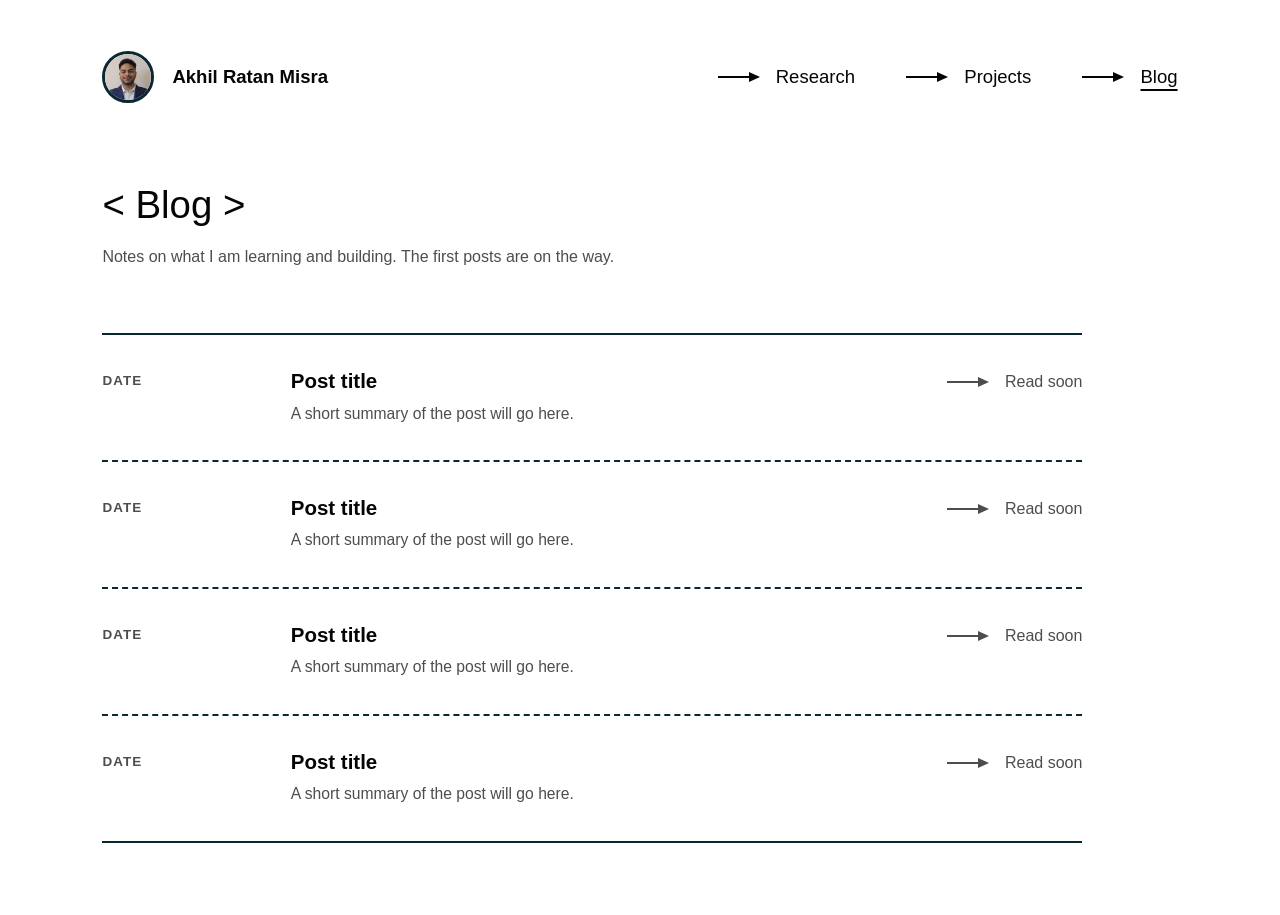
==== blog.html @ de976a96 "Add Research, Projects and Blog pages" ====
<!DOCTYPE html>
<html lang="en">
<head>
  <meta charset="UTF-8" />
  <meta name="viewport" content="width=device-width, initial-scale=1.0" />
  <title>Blog | Akhil Ratan Misra</title>
  <meta name="description" content="Notes and writing by Akhil Ratan Misra." />
  <style>
    :root {
      --ink: #050505;
      --line: #0b2732;
      --paper: #ffffff;
      --muted: #4d4d4d;
      --faint: #e6eaec;
    }

    * {
      box-sizing: border-box;
    }

    html,
    body {
      min-height: 100%;
      margin: 0;
    }

    body {
      background: var(--paper);
      color: var(--ink);
      font-family: -apple-system, BlinkMacSystemFont, "Segoe UI", Helvetica, Arial, sans-serif;
      -webkit-font-smoothing: antialiased;
    }

    a {
      color: inherit;
    }

    .page {
      min-height: 100svh;
      padding: clamp(30px, 4vw, 66px) clamp(28px, 8vw, 148px) clamp(46px, 8vh, 108px);
    }

    .top-bar {
      display: flex;
      align-items: center;
      justify-content: space-between;
      gap: 28px;
      margin-bottom: clamp(56px, 9vh, 110px);
    }

    .home-link {
      display: flex;
      align-items: center;
      gap: 18px;
      text-decoration: none;
      font-size: clamp(1.05rem, 1.45vw, 1.48rem);
      font-weight: 650;
    }

    .home-link img {
      width: 52px;
      aspect-ratio: 1;
      border: 3px solid var(--line);
      border-radius: 50%;
      object-fit: cover;
      object-position: center 30%;
    }

    .home-link:focus-visible,
    .page-link:focus-visible,
    .entry:focus-visible {
      outline: 2px solid var(--ink);
      outline-offset: 8px;
    }

    .page-nav {
      display: flex;
      align-items: center;
      gap: clamp(30px, 4vw, 72px);
    }

    .page-link {
      display: grid;
      grid-template-columns: 46px auto;
      align-items: center;
      gap: 12px;
      width: max-content;
      text-decoration: none;
      font-size: clamp(1.05rem, 1.45vw, 1.48rem);
      font-weight: 520;
      line-height: 1;
    }

    .page-link[aria-current="page"] span:last-child {
      text-decoration: underline;
      text-decoration-thickness: 2px;
      text-underline-offset: 6px;
    }

    .arrow {
      position: relative;
      width: 44px;
      height: 14px;
      transition: transform 180ms ease;
    }

    .arrow::before {
      content: "";
      position: absolute;
      left: 0;
      top: 50%;
      width: 34px;
      height: 2px;
      background: currentColor;
      transform: translateY(-50%);
    }

    .arrow::after {
      content: "";
      position: absolute;
      right: 2px;
      top: 50%;
      border-top: 5px solid transparent;
      border-bottom: 5px solid transparent;
      border-left: 11px solid currentColor;
      transform: translateY(-50%);
    }

    .page-link:hover .arrow,
    .page-link:focus-visible .arrow,
    a.entry:hover .arrow,
    a.entry:focus-visible .arrow {
      transform: translateX(9px);
    }

    .heading {
      margin: 0 0 18px;
      font-size: clamp(1.65rem, 3vw, 3.1rem);
      font-weight: 480;
      line-height: 1.1;
    }

    .lede {
      max-width: 66ch;
      margin: 0 0 clamp(44px, 7vh, 80px);
      color: var(--muted);
      font-size: clamp(1rem, 1.25vw, 1.25rem);
      line-height: 1.6;
    }

    .entry-list {
      max-width: 980px;
      border-top: 2px solid var(--line);
    }

    .entry {
      display: grid;
      grid-template-columns: 150px minmax(0, 1fr) auto;
      gap: clamp(20px, 3vw, 48px);
      align-items: start;
      padding: clamp(24px, 3vw, 34px) 0;
      border-bottom: 2px solid var(--line);
      text-decoration: none;
    }

    .entry.placeholder {
      border-bottom-style: dashed;
    }

    .entry.placeholder:last-child {
      border-bottom-style: solid;
    }

    .meta {
      padding-top: 4px;
      color: var(--muted);
      font-size: 0.84rem;
      font-weight: 560;
      text-transform: uppercase;
      letter-spacing: 0.08em;
    }

    .entry h2 {
      margin: 0 0 8px;
      font-size: clamp(1.2rem, 1.6vw, 1.6rem);
      font-weight: 700;
      line-height: 1.2;
    }

    .entry p {
      max-width: 62ch;
      margin: 0;
      color: var(--muted);
      font-size: clamp(0.98rem, 1.05vw, 1.08rem);
      line-height: 1.55;
    }

    .entry .detail {
      margin-top: 6px;
      font-style: italic;
    }

    .card-link {
      display: grid;
      grid-template-columns: 46px auto;
      align-items: center;
      gap: 12px;
      padding-top: 4px;
      font-weight: 560;
      white-space: nowrap;
    }

    .placeholder .card-link {
      color: var(--muted);
      font-weight: 480;
    }

    @media (max-width: 980px) {
      .top-bar {
        flex-direction: column;
        align-items: flex-start;
      }

      .page-nav {
        flex-wrap: wrap;
        gap: 18px 28px;
      }

      .page-link,
      .card-link {
        grid-template-columns: 38px auto;
        gap: 10px;
      }

      .arrow {
        width: 38px;
      }

      .arrow::before {
        width: 29px;
      }
    }

    @media (max-width: 720px) {
      .page {
        padding: 26px 22px 42px;
      }

      .entry {
        grid-template-columns: 1fr;
        gap: 10px;
      }
    }
  </style>
</head>
<body>
  <main class="page">
    <header class="top-bar">
      <a class="home-link" href="index.html">
        <img src="assets/akhil_portrait.jpg" alt="" />
        <span>Akhil Ratan Misra</span>
      </a>
      <nav class="page-nav" aria-label="Site pages">
        <a class="page-link" href="research.html"><span class="arrow" aria-hidden="true"></span><span>Research</span></a>
        <a class="page-link" href="projects.html"><span class="arrow" aria-hidden="true"></span><span>Projects</span></a>
        <a class="page-link" href="blog.html" aria-current="page"><span class="arrow" aria-hidden="true"></span><span>Blog</span></a>
      </nav>
    </header>

    <h1 class="heading">&lt; Blog &gt;</h1>
    <p class="lede">
      Notes on what I am learning and building. The first posts are on the way.
    </p>

    <section class="entry-list" aria-label="Posts">
      <article class="entry placeholder">
        <span class="meta">Date</span>
        <div>
          <h2>Post title</h2>
          <p>A short summary of the post will go here.</p>
        </div>
        <span class="card-link"><span class="arrow" aria-hidden="true"></span><span>Read soon</span></span>
      </article>

      <article class="entry placeholder">
        <span class="meta">Date</span>
        <div>
          <h2>Post title</h2>
          <p>A short summary of the post will go here.</p>
        </div>
        <span class="card-link"><span class="arrow" aria-hidden="true"></span><span>Read soon</span></span>
      </article>

      <article class="entry placeholder">
        <span class="meta">Date</span>
        <div>
          <h2>Post title</h2>
          <p>A short summary of the post will go here.</p>
        </div>
        <span class="card-link"><span class="arrow" aria-hidden="true"></span><span>Read soon</span></span>
      </article>

      <article class="entry placeholder">
        <span class="meta">Date</span>
        <div>
          <h2>Post title</h2>
          <p>A short summary of the post will go here.</p>
        </div>
        <span class="card-link"><span class="arrow" aria-hidden="true"></span><span>Read soon</span></span>
      </article>
    </section>
  </main>
</body>
</html>
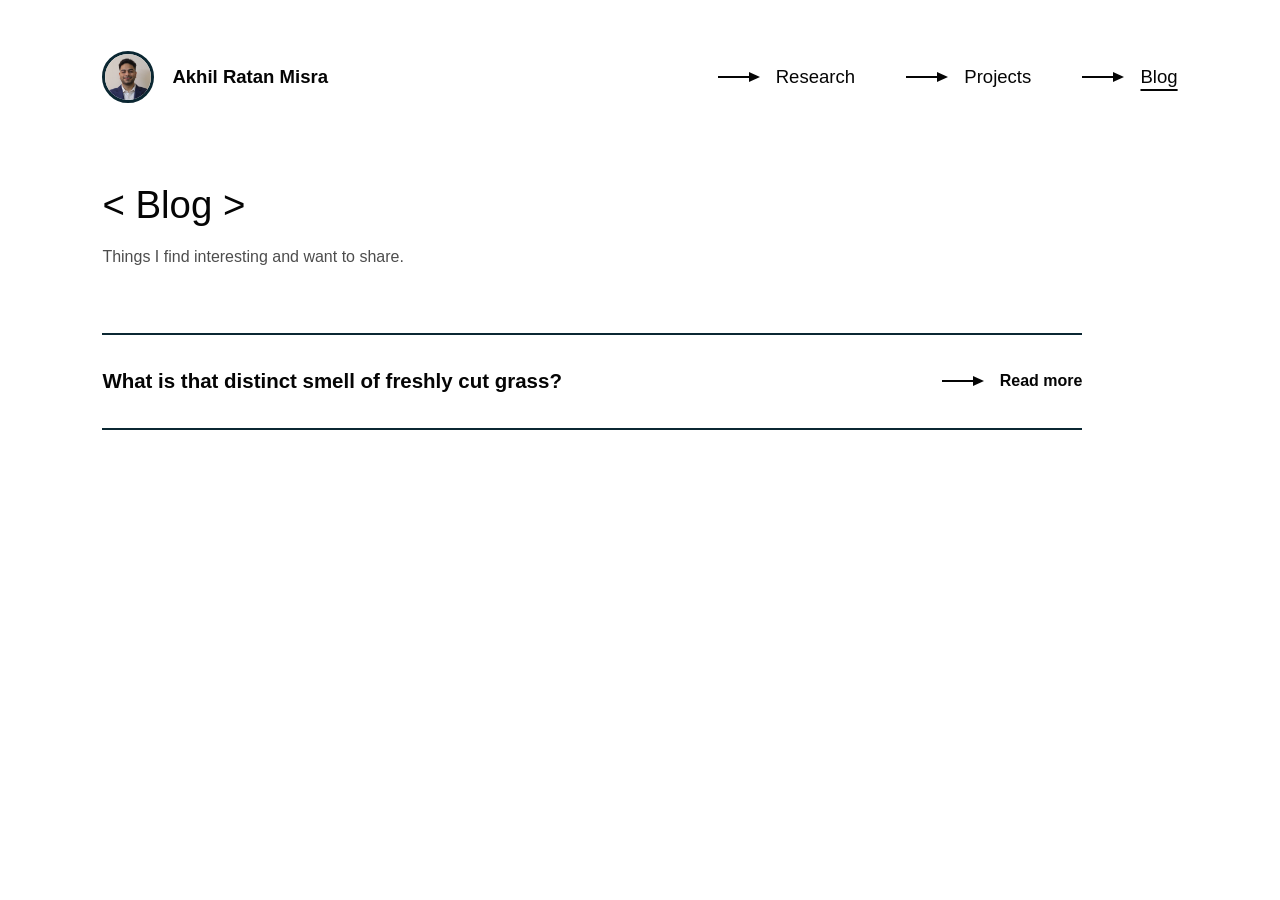
==== commit 71d717f7: "Add first blog post on the smell of cut grass" ====
--- a/blog.html
+++ b/blog.html
@@ -68,7 +68,7 @@
 
     .home-link:focus-visible,
     .page-link:focus-visible,
-    .entry:focus-visible {
+    .post summary:focus-visible {
       outline: 2px solid var(--ink);
       outline-offset: 8px;
     }
@@ -127,9 +127,7 @@
     }
 
     .page-link:hover .arrow,
-    .page-link:focus-visible .arrow,
-    a.entry:hover .arrow,
-    a.entry:focus-visible .arrow {
+    .page-link:focus-visible .arrow {
       transform: translateX(9px);
     }
 
@@ -148,71 +146,101 @@
       line-height: 1.6;
     }
 
-    .entry-list {
+    .post-list {
       max-width: 980px;
       border-top: 2px solid var(--line);
     }
 
-    .entry {
+    .post {
+      border-bottom: 2px solid var(--line);
+    }
+
+    .post summary {
       display: grid;
-      grid-template-columns: 150px minmax(0, 1fr) auto;
+      grid-template-columns: minmax(0, 1fr) auto;
       gap: clamp(20px, 3vw, 48px);
-      align-items: start;
+      align-items: center;
       padding: clamp(24px, 3vw, 34px) 0;
-      border-bottom: 2px solid var(--line);
-      text-decoration: none;
-    }
-
-    .entry.placeholder {
-      border-bottom-style: dashed;
-    }
-
-    .entry.placeholder:last-child {
-      border-bottom-style: solid;
-    }
-
-    .meta {
-      padding-top: 4px;
-      color: var(--muted);
-      font-size: 0.84rem;
-      font-weight: 560;
-      text-transform: uppercase;
-      letter-spacing: 0.08em;
-    }
-
-    .entry h2 {
-      margin: 0 0 8px;
+      cursor: pointer;
+      list-style: none;
+    }
+
+    .post summary::-webkit-details-marker {
+      display: none;
+    }
+
+    .post summary:focus-visible {
+      outline: 2px solid var(--ink);
+      outline-offset: 8px;
+    }
+
+    .post h2 {
+      margin: 0;
       font-size: clamp(1.2rem, 1.6vw, 1.6rem);
       font-weight: 700;
       line-height: 1.2;
     }
 
-    .entry p {
-      max-width: 62ch;
-      margin: 0;
-      color: var(--muted);
-      font-size: clamp(0.98rem, 1.05vw, 1.08rem);
-      line-height: 1.55;
-    }
-
-    .entry .detail {
-      margin-top: 6px;
-      font-style: italic;
-    }
-
-    .card-link {
+    .toggle {
       display: grid;
       grid-template-columns: 46px auto;
       align-items: center;
       gap: 12px;
-      padding-top: 4px;
       font-weight: 560;
       white-space: nowrap;
     }
 
-    .placeholder .card-link {
+    .post summary:hover .arrow,
+    .post summary:focus-visible .arrow {
+      transform: translateX(9px);
+    }
+
+    .post .when-open,
+    .post[open] .when-closed {
+      display: none;
+    }
+
+    .post[open] .when-open {
+      display: inline;
+    }
+
+    .post-body {
+      max-width: 68ch;
+      padding: 0 0 clamp(28px, 4vw, 44px);
+      animation: reveal 260ms ease;
+    }
+
+    .post-body p {
+      margin: 0 0 18px;
+      color: var(--ink);
+      font-size: clamp(1rem, 1.15vw, 1.15rem);
+      line-height: 1.7;
+    }
+
+    .post-body .refs {
+      margin: 28px 0 0;
       color: var(--muted);
-      font-weight: 480;
+      font-size: 0.92rem;
+      line-height: 1.6;
+      overflow-wrap: anywhere;
+    }
+
+    @keyframes reveal {
+      from {
+        opacity: 0;
+        transform: translateY(-6px);
+      }
+
+      to {
+        opacity: 1;
+        transform: none;
+      }
+    }
+
+    @media (prefers-reduced-motion: reduce) {
+      .post-body {
+        animation: none;
+      }
     }
 
     @media (max-width: 980px) {
@@ -227,7 +255,7 @@
       }
 
       .page-link,
-      .card-link {
+      .toggle {
         grid-template-columns: 38px auto;
         gap: 10px;
       }
@@ -246,9 +274,9 @@
         padding: 26px 22px 42px;
       }
 
-      .entry {
+      .post summary {
         grid-template-columns: 1fr;
-        gap: 10px;
+        gap: 14px;
       }
     }
   </style>
@@ -269,45 +297,36 @@
 
     <h1 class="heading">&lt; Blog &gt;</h1>
     <p class="lede">
-      Notes on what I am learning and building. The first posts are on the way.
+      Things I find interesting and want to share.
     </p>
 
-    <section class="entry-list" aria-label="Posts">
-      <article class="entry placeholder">
-        <span class="meta">Date</span>
-        <div>
-          <h2>Post title</h2>
-          <p>A short summary of the post will go here.</p>
+    <section class="post-list" aria-label="Posts">
+      <details class="post">
+        <summary>
+          <h2>What is that distinct smell of freshly cut grass?</h2>
+          <span class="toggle">
+            <span class="arrow" aria-hidden="true"></span>
+            <span><span class="when-closed">Read more</span><span class="when-open">Close</span></span>
+          </span>
+        </summary>
+        <div class="post-body">
+          <p>
+            When grass is cut, it ruptures plant cells, activating enzymes that release
+            aromatic compounds called green leaf volatiles (GLVs).
+          </p>
+          <p>
+            This smell is part of the plant's defence. GLVs can deter herbivores, and also
+            attract predators of those herbivores, such as predatory mites and wasps, for
+            protection. GLVs also signal other plants to step up their defences.
+          </p>
+          <p>So, plants have each other's backs.</p>
+          <p class="refs">
+            References:
+            <a href="https://pmc.ncbi.nlm.nih.gov/articles/PMC7593327">pmc.ncbi.nlm.nih.gov/articles/PMC7593327</a>;
+            <a href="https://pubs.acs.org/jafcau/article/67/49/13367/1572142/Recombinant-Lipoxygenases-and-Hydroperoxide-Lyases">pubs.acs.org/jafcau/article/67/49/13367</a>
+          </p>
         </div>
-        <span class="card-link"><span class="arrow" aria-hidden="true"></span><span>Read soon</span></span>
-      </article>
-
-      <article class="entry placeholder">
-        <span class="meta">Date</span>
-        <div>
-          <h2>Post title</h2>
-          <p>A short summary of the post will go here.</p>
-        </div>
-        <span class="card-link"><span class="arrow" aria-hidden="true"></span><span>Read soon</span></span>
-      </article>
-
-      <article class="entry placeholder">
-        <span class="meta">Date</span>
-        <div>
-          <h2>Post title</h2>
-          <p>A short summary of the post will go here.</p>
-        </div>
-        <span class="card-link"><span class="arrow" aria-hidden="true"></span><span>Read soon</span></span>
-      </article>
-
-      <article class="entry placeholder">
-        <span class="meta">Date</span>
-        <div>
-          <h2>Post title</h2>
-          <p>A short summary of the post will go here.</p>
-        </div>
-        <span class="card-link"><span class="arrow" aria-hidden="true"></span><span>Read soon</span></span>
-      </article>
+      </details>
     </section>
   </main>
 </body>
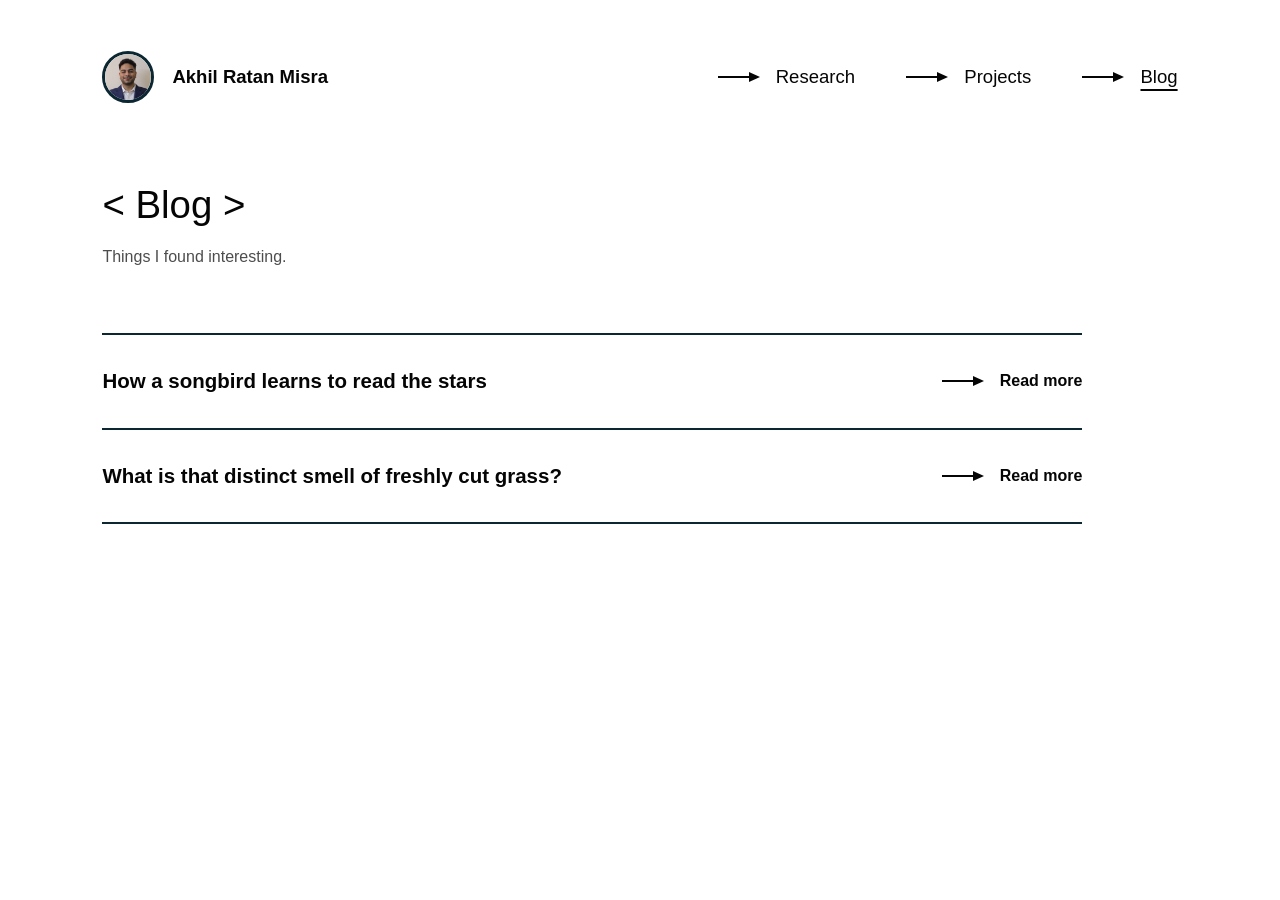
==== commit 75b5bc5c: "Add blog post on how indigo buntings learn a star compass" ====
--- a/blog.html
+++ b/blog.html
@@ -297,10 +297,48 @@
 
     <h1 class="heading">&lt; Blog &gt;</h1>
     <p class="lede">
-      Things I find interesting and want to share.
+      Things I found interesting.
     </p>
 
     <section class="post-list" aria-label="Posts">
+      <details class="post">
+        <summary>
+          <h2>How a songbird learns to read the stars</h2>
+          <span class="toggle">
+            <span class="arrow" aria-hidden="true"></span>
+            <span><span class="when-closed">Read more</span><span class="when-open">Close</span></span>
+          </span>
+        </summary>
+        <div class="post-body">
+          <p>
+            Indigo buntings migrate at night, from North America to Central America and the
+            Caribbean and back. To hold their course in the dark, they use the stars as a compass.
+          </p>
+          <p>
+            But they are not born knowing the sky. As young birds, before their first migration,
+            they watch the night sky and learn which point all the stars turn around. In the
+            northern sky, that point sits next to the North Star. The stars near it become their
+            compass, and the centre of rotation becomes their north.
+          </p>
+          <p>
+            Stephen Emlen showed this in the 1960s by raising young buntings in a planetarium.
+            He made the artificial sky rotate around Betelgeuse instead of the North Star. When
+            migration season came, the birds treated Betelgeuse as north.
+          </p>
+          <p>
+            How long does the lesson take? In young European robins, watching the rotating sky
+            for one night or one week was not enough to set up the star compass, but three weeks
+            was.
+          </p>
+          <p>So, a songbird's north is learned, not inherited.</p>
+          <p class="refs">
+            References:
+            <a href="https://doi.org/10.1126/science.170.3963.1198">Emlen 1970, Science</a>;
+            <a href="https://link.springer.com/article/10.1007/s10336-013-1004-x">Michalik et al. 2014, Journal of Ornithology</a>
+          </p>
+        </div>
+      </details>
+
       <details class="post">
         <summary>
           <h2>What is that distinct smell of freshly cut grass?</h2>
